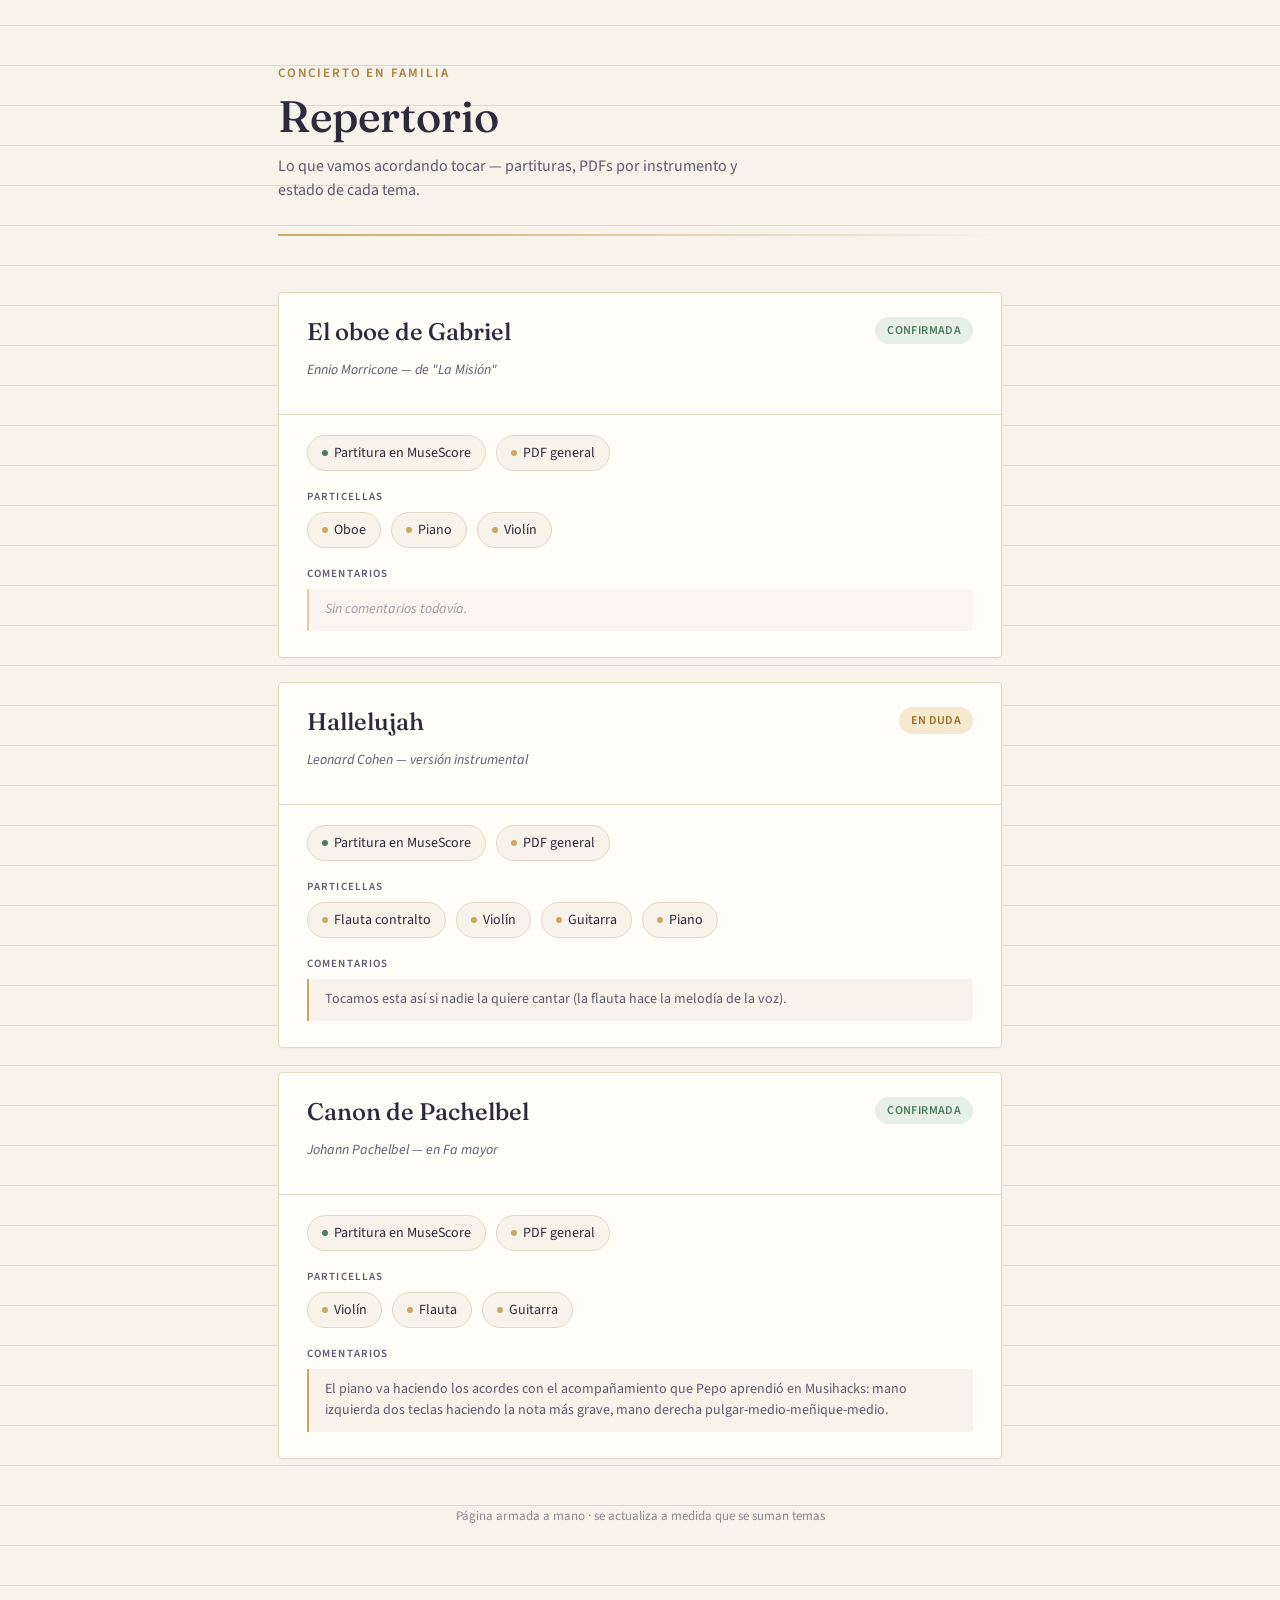
==== temas-para-tocar-juntos/index.html @ 3cc0ac2d "agregué temas para tocar juntos" ====
<!DOCTYPE html>
<html lang="es">
<head>
<meta charset="UTF-8">
<meta name="viewport" content="width=device-width, initial-scale=1.0">
<title>Repertorio del concierto</title>
<link rel="preconnect" href="https://fonts.googleapis.com">
<link href="https://fonts.googleapis.com/css2?family=Fraunces:opsz,wght@9..144,400;9..144,500;9..144,600&family=Source+Sans+3:wght@400;500;600&display=swap" rel="stylesheet">
<style>
  :root {
    --paper: #f7f3ea;
    --paper-line: #e2d9c4;
    --ink: #2c2a3d;
    --ink-soft: #5c5a70;
    --gold: #a9803f;
    --gold-soft: #c9a866;
    --green: #4f7a5c;
    --green-bg: #e7f0e6;
    --amber: #9c6b1f;
    --amber-bg: #f5ead1;
    --gray: #6b6b6b;
    --gray-bg: #eceae4;
  }

  * { box-sizing: border-box; }

  body {
    margin: 0;
    background: var(--paper);
    background-image:
      repeating-linear-gradient(
        0deg,
        transparent,
        transparent 39px,
        var(--paper-line) 39px,
        var(--paper-line) 40px
      );
    color: var(--ink);
    font-family: 'Source Sans 3', sans-serif;
    min-height: 100vh;
  }

  .wrap {
    max-width: 780px;
    margin: 0 auto;
    padding: 64px 28px 100px;
  }

  header {
    margin-bottom: 56px;
    position: relative;
  }

  .eyebrow {
    font-size: 13px;
    letter-spacing: 0.14em;
    text-transform: uppercase;
    color: var(--gold);
    font-weight: 600;
    margin-bottom: 10px;
  }

  h1 {
    font-family: 'Fraunces', serif;
    font-optical-sizing: auto;
    font-weight: 500;
    font-size: 44px;
    line-height: 1.1;
    margin: 0 0 14px;
    color: var(--ink);
  }

  header p {
    font-size: 16px;
    color: var(--ink-soft);
    max-width: 480px;
    line-height: 1.5;
    margin: 0;
  }

  .staff {
    margin-top: 32px;
    height: 2px;
    background: linear-gradient(90deg, var(--gold-soft), transparent);
  }

  .piece {
    background: #fffdf8;
    border: 1px solid var(--paper-line);
    border-radius: 4px;
    margin-bottom: 24px;
    box-shadow: 0 1px 2px rgba(44,42,61,0.04);
    overflow: hidden;
  }

  .piece-head {
    padding: 24px 28px 20px;
    display: flex;
    justify-content: space-between;
    align-items: flex-start;
    gap: 16px;
    border-bottom: 1px solid var(--paper-line);
  }

  .piece-title {
    font-family: 'Fraunces', serif;
    font-size: 24px;
    font-weight: 500;
    margin: 0 0 4px;
    color: var(--ink);
  }

  .piece-composer {
    font-size: 14px;
    color: var(--ink-soft);
    font-style: italic;
  }

  .badge {
    font-size: 12px;
    font-weight: 600;
    letter-spacing: 0.03em;
    padding: 5px 12px;
    border-radius: 100px;
    white-space: nowrap;
    text-transform: uppercase;
  }

  .badge.confirmada { background: var(--green-bg); color: var(--green); }
  .badge.duda { background: var(--amber-bg); color: var(--amber); }
  .badge.preparacion { background: var(--gray-bg); color: var(--gray); }

  .piece-body {
    padding: 20px 28px 26px;
  }

  .row {
    display: flex;
    flex-wrap: wrap;
    gap: 10px 10px;
    margin-bottom: 16px;
  }

  .link-chip {
    display: inline-flex;
    align-items: center;
    gap: 6px;
    font-size: 14px;
    text-decoration: none;
    color: var(--ink);
    background: var(--paper);
    border: 1px solid var(--paper-line);
    padding: 7px 14px;
    border-radius: 100px;
    transition: border-color 0.15s ease, transform 0.1s ease;
  }

  .link-chip:hover {
    border-color: var(--gold-soft);
    transform: translateY(-1px);
  }

  .link-chip .dot {
    width: 6px;
    height: 6px;
    border-radius: 50%;
    background: var(--gold-soft);
    flex-shrink: 0;
  }

  .link-chip.score .dot { background: var(--green); }

  .section-label {
    font-size: 11px;
    text-transform: uppercase;
    letter-spacing: 0.1em;
    color: var(--ink-soft);
    margin: 18px 0 8px;
    font-weight: 600;
  }

  .comments {
    font-size: 14px;
    color: var(--ink-soft);
    line-height: 1.55;
    background: var(--paper);
    border-left: 2px solid var(--gold-soft);
    padding: 10px 16px;
    margin-top: 4px;
    border-radius: 0 4px 4px 0;
  }

  .comments.empty {
    font-style: italic;
    opacity: 0.6;
  }

  .empty-state {
    text-align: center;
    padding: 60px 20px;
    color: var(--ink-soft);
  }

  footer {
    text-align: center;
    font-size: 13px;
    color: var(--ink-soft);
    margin-top: 48px;
    opacity: 0.7;
  }

  @media (max-width: 560px) {
    .wrap { padding: 40px 18px 80px; }
    h1 { font-size: 34px; }
    .piece-head { flex-direction: column; }
  }
</style>
</head>
<body>
<div class="wrap">
  <header>
    <div class="eyebrow">Concierto en familia</div>
    <h1>Repertorio</h1>
    <p>Lo que vamos acordando tocar — partituras, PDFs por instrumento y estado de cada tema.</p>
    <div class="staff"></div>
  </header>

  <div id="pieces"></div>

  <footer>Página armada a mano · se actualiza a medida que se suman temas</footer>
</div>

<script>
const pieces = [
  {
    title: "El oboe de Gabriel",
    composer: "Ennio Morricone — de \"La Misión\"",
    status: "confirmada", // confirmada | duda | preparacion
    musescore: "https://musescore.com/user/92696269/scores/36018941/s/UoTyw8",
    pdfGeneral: "https://drive.google.com/file/d/1SBYI6vq_Eeeqxnk8Ur0v_twzVcGexMNm/view?usp=drive_link",
    particellas: [
      { instrumento: "Oboe", link: "https://drive.google.com/file/d/14MrjwoIeIsZrP01iDehVq8b5KOCX2tH-/view?usp=drive_link" },
      { instrumento: "Piano", link: "https://drive.google.com/file/d/1fAeXrqYoObVXYEWAhzGpyrqqQV0-zJMQ/view?usp=drive_link" },
      { instrumento: "Violín", link: "https://drive.google.com/file/d/1D1jIRH3fnPP6kCKgJ7U1ZCZsV_RLAwgb/view?usp=drive_link" }
    ],
    comments: ""
  },
  {
    title: "Hallelujah",
    composer: "Leonard Cohen — versión instrumental",
    status: "duda", // confirmada | duda | preparacion
    musescore: "https://musescore.com/user/92696269/scores/36065492/s/knZ4eF?share=copy_link",
    pdfGeneral: "https://drive.google.com/file/d/1e2GmdSeJJE2FUaBLVx9AOzTx7XMr-fT9/view?usp=drive_link",
    particellas: [
      { instrumento: "Flauta contralto", link: "https://drive.google.com/file/d/1oRZzXj2nCbbBp02mm-31tfCR3JrDf5vK/view?usp=drive_link" },
      { instrumento: "Violín", link: "https://drive.google.com/file/d/1w-V9a0M4jqPJH_F2jw8DMCkgOYVULyqW/view?usp=drive_link" },
      { instrumento: "Guitarra", link: "https://drive.google.com/file/d/1pJVL6tjnwX-GNCRrgp2SG1qGg8HEKxn4/view?usp=drive_link" },
      { instrumento: "Piano", link: "https://drive.google.com/file/d/1YijXVKT1wzagA5sbRV8gGDC8jLiz0Wnm/view?usp=drive_link" }
    ],
    comments: "Tocamos esta así si nadie la quiere cantar (la flauta hace la melodía de la voz)."
  },
  {
    title: "Canon de Pachelbel",
    composer: "Johann Pachelbel — en Fa mayor",
    status: "confirmada", // confirmada | duda | preparacion
    musescore: "https://musescore.com/user/92696269/scores/36100346/s/kQ2L74",
    pdfGeneral: "https://drive.google.com/file/d/1-PqZktcMdhVlQpcGKZ9l7511hAkXzKap/view?usp=drive_link",
    particellas: [
      { instrumento: "Violín", link: "https://drive.google.com/file/d/1U91nKrHbQc7RTuB_gEf1Ukt0wZhWDUJh/view?usp=drive_link" },
      { instrumento: "Flauta", link: "https://drive.google.com/file/d/1tspjOMyhNP7lUZhkbxkPJqOIU6hurABs/view?usp=drive_link" },
      { instrumento: "Guitarra", link: "https://drive.google.com/file/d/1E0A2zvP6ZNdkxG4FrCR9bi9tMpKA7N4K/view?usp=drive_link" }
    ],
    comments: "El piano va haciendo los acordes con el acompañamiento que Pepo aprendió en Musihacks: mano izquierda dos teclas haciendo la nota más grave, mano derecha pulgar-medio-meñique-medio."
  }
];

const statusLabels = {
  confirmada: "Confirmada",
  duda: "En duda",
  preparacion: "En preparación"
};

function renderPiece(p) {
  const particellasHtml = p.particellas.map(part => `
    <a class="link-chip" href="${part.link}" target="_blank" rel="noopener">
      <span class="dot"></span>${part.instrumento}
    </a>
  `).join('');

  return `
    <div class="piece">
      <div class="piece-head">
        <div>
          <p class="piece-title">${p.title}</p>
          <p class="piece-composer">${p.composer}</p>
        </div>
        <span class="badge ${p.status}">${statusLabels[p.status] || p.status}</span>
      </div>
      <div class="piece-body">
        <div class="row">
          <a class="link-chip score" href="${p.musescore}" target="_blank" rel="noopener">
            <span class="dot"></span>Partitura en MuseScore
          </a>
          ${p.pdfGeneral ? `
          <a class="link-chip" href="${p.pdfGeneral}" target="_blank" rel="noopener">
            <span class="dot"></span>PDF general
          </a>` : ''}
        </div>

        ${p.particellas.length ? `
        <div class="section-label">Particellas</div>
        <div class="row">${particellasHtml}</div>
        ` : ''}

        <div class="section-label">Comentarios</div>
        <div class="comments ${p.comments ? '' : 'empty'}">
          ${p.comments || 'Sin comentarios todavía.'}
        </div>
      </div>
    </div>
  `;
}

function render() {
  const container = document.getElementById('pieces');
  if (pieces.length === 0) {
    container.innerHTML = `<div class="empty-state">Todavía no hay temas cargados.</div>`;
    return;
  }
  container.innerHTML = pieces.map(renderPiece).join('');
}

render();
</script>
</body>
</html>
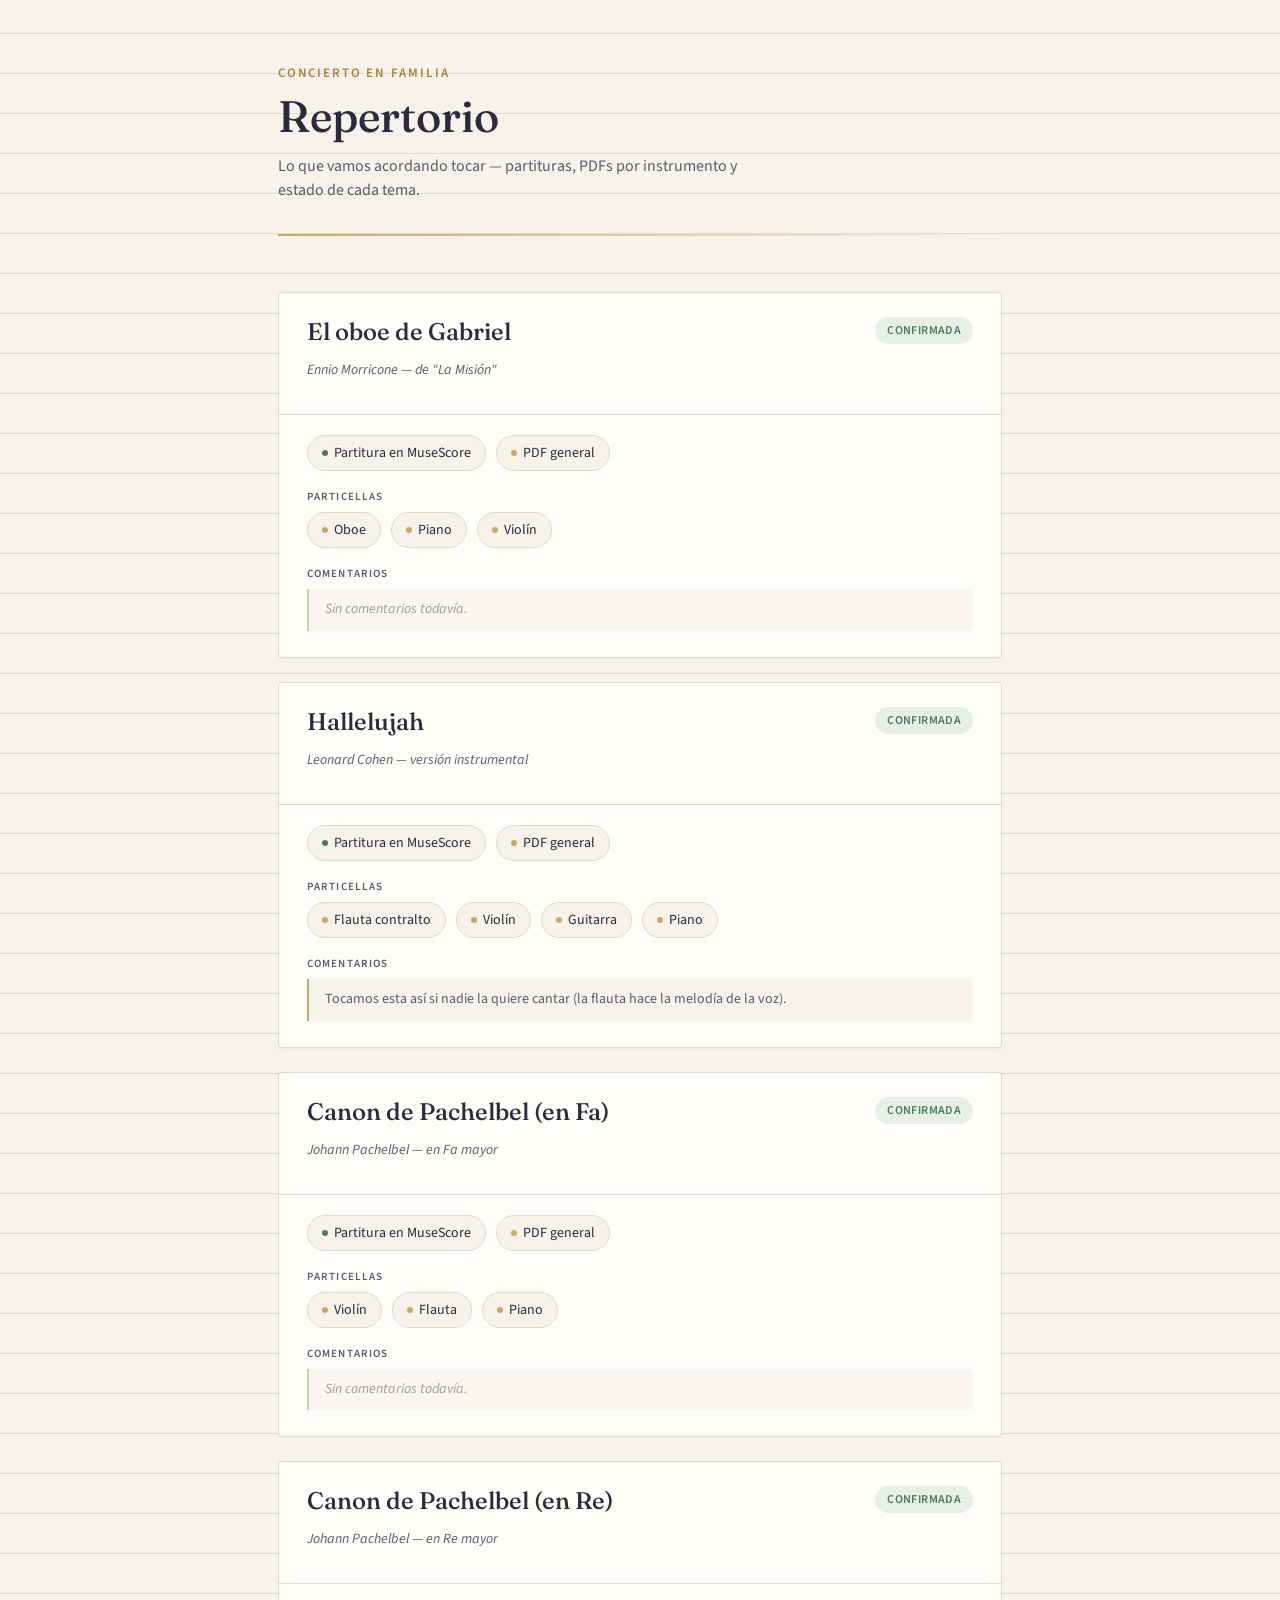
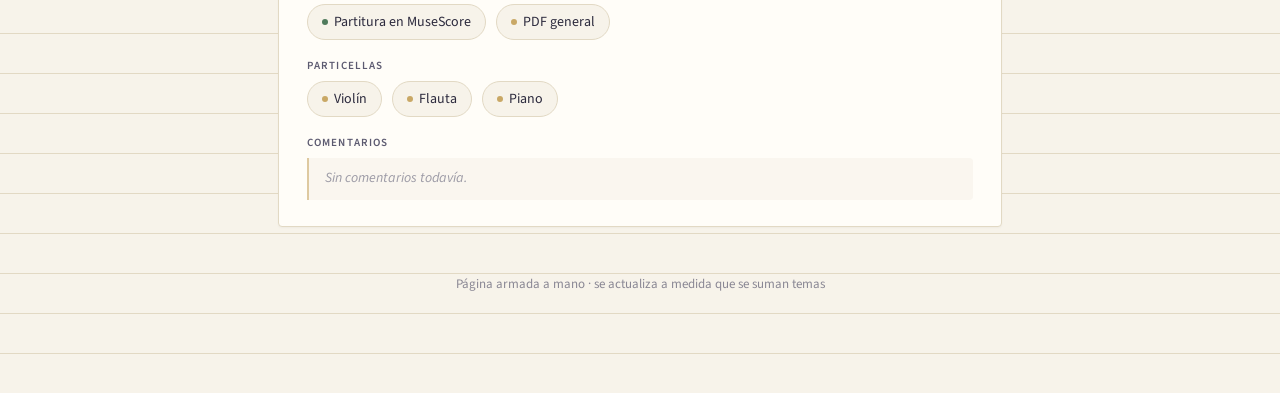
==== commit 4aa14449: "dos versiones de canon, con el piano" ====
--- a/temas-para-tocar-juntos/index.html
+++ b/temas-para-tocar-juntos/index.html
@@ -248,7 +248,7 @@
   {
     title: "Hallelujah",
     composer: "Leonard Cohen — versión instrumental",
-    status: "duda", // confirmada | duda | preparacion
+    status: "confirmada", // confirmada | duda | preparacion
     musescore: "https://musescore.com/user/92696269/scores/36065492/s/knZ4eF?share=copy_link",
     pdfGeneral: "https://drive.google.com/file/d/1e2GmdSeJJE2FUaBLVx9AOzTx7XMr-fT9/view?usp=drive_link",
     particellas: [
@@ -260,17 +260,30 @@
     comments: "Tocamos esta así si nadie la quiere cantar (la flauta hace la melodía de la voz)."
   },
   {
-    title: "Canon de Pachelbel",
+    title: "Canon de Pachelbel (en Fa)",
     composer: "Johann Pachelbel — en Fa mayor",
     status: "confirmada", // confirmada | duda | preparacion
-    musescore: "https://musescore.com/user/92696269/scores/36100346/s/kQ2L74",
-    pdfGeneral: "https://drive.google.com/file/d/1-PqZktcMdhVlQpcGKZ9l7511hAkXzKap/view?usp=drive_link",
+    musescore: "https://musescore.com/user/92696269/scores/36123410/s/tbqyJO?share=copy_link",
+    pdfGeneral: "https://drive.google.com/file/d/15Sw7rChBs4cwj_5lI4OpY7CGFF4HCyI-/view?usp=drive_link",
     particellas: [
-      { instrumento: "Violín", link: "https://drive.google.com/file/d/1U91nKrHbQc7RTuB_gEf1Ukt0wZhWDUJh/view?usp=drive_link" },
-      { instrumento: "Flauta", link: "https://drive.google.com/file/d/1tspjOMyhNP7lUZhkbxkPJqOIU6hurABs/view?usp=drive_link" },
-      { instrumento: "Guitarra", link: "https://drive.google.com/file/d/1E0A2zvP6ZNdkxG4FrCR9bi9tMpKA7N4K/view?usp=drive_link" }
+      { instrumento: "Violín", link: "https://drive.google.com/file/d/1mv1jqbGbqQPKTgVVW-U_lRJmyCHJvELe/view?usp=drive_link" },
+      { instrumento: "Flauta", link: "https://drive.google.com/file/d/1xzf4CTNip5eE02NkA-A3OebYZWgB51w5/view?usp=drive_link" },
+      { instrumento: "Piano", link: "https://drive.google.com/file/d/1kDI92twZvfcXbWyBPHlzdq7sidlqLx6r/view?usp=drive_link" }
     ],
-    comments: "El piano va haciendo los acordes con el acompañamiento que Pepo aprendió en Musihacks: mano izquierda dos teclas haciendo la nota más grave, mano derecha pulgar-medio-meñique-medio."
+    comments: ""
+  },
+  {
+    title: "Canon de Pachelbel (en Re)",
+    composer: "Johann Pachelbel — en Re mayor",
+    status: "confirmada", // confirmada | duda | preparacion
+    musescore: "https://musescore.com/user/92696269/scores/36123545/s/hfjifX?share=copy_link",
+    pdfGeneral: "https://drive.google.com/file/d/1ITeUsNLBaH93HJz_zGe8dTGpgnlBydnH/view?usp=drive_link",
+    particellas: [
+      { instrumento: "Violín", link: "https://drive.google.com/file/d/1kH_VomhfhYiRbN58qTVnqNg-VTRArZAc/view?usp=drive_link" },
+      { instrumento: "Flauta", link: "https://drive.google.com/file/d/1xzf4CTNip5eE02NkA-A3OebYZWgB51w5/view?usp=drive_link" },
+      { instrumento: "Piano", link: "https://drive.google.com/file/d/1F4PMw7eHRz4vP91eAxzMGLEx2vgBsFqt/view?usp=drive_link" }
+    ],
+    comments: ""
   }
 ];
 
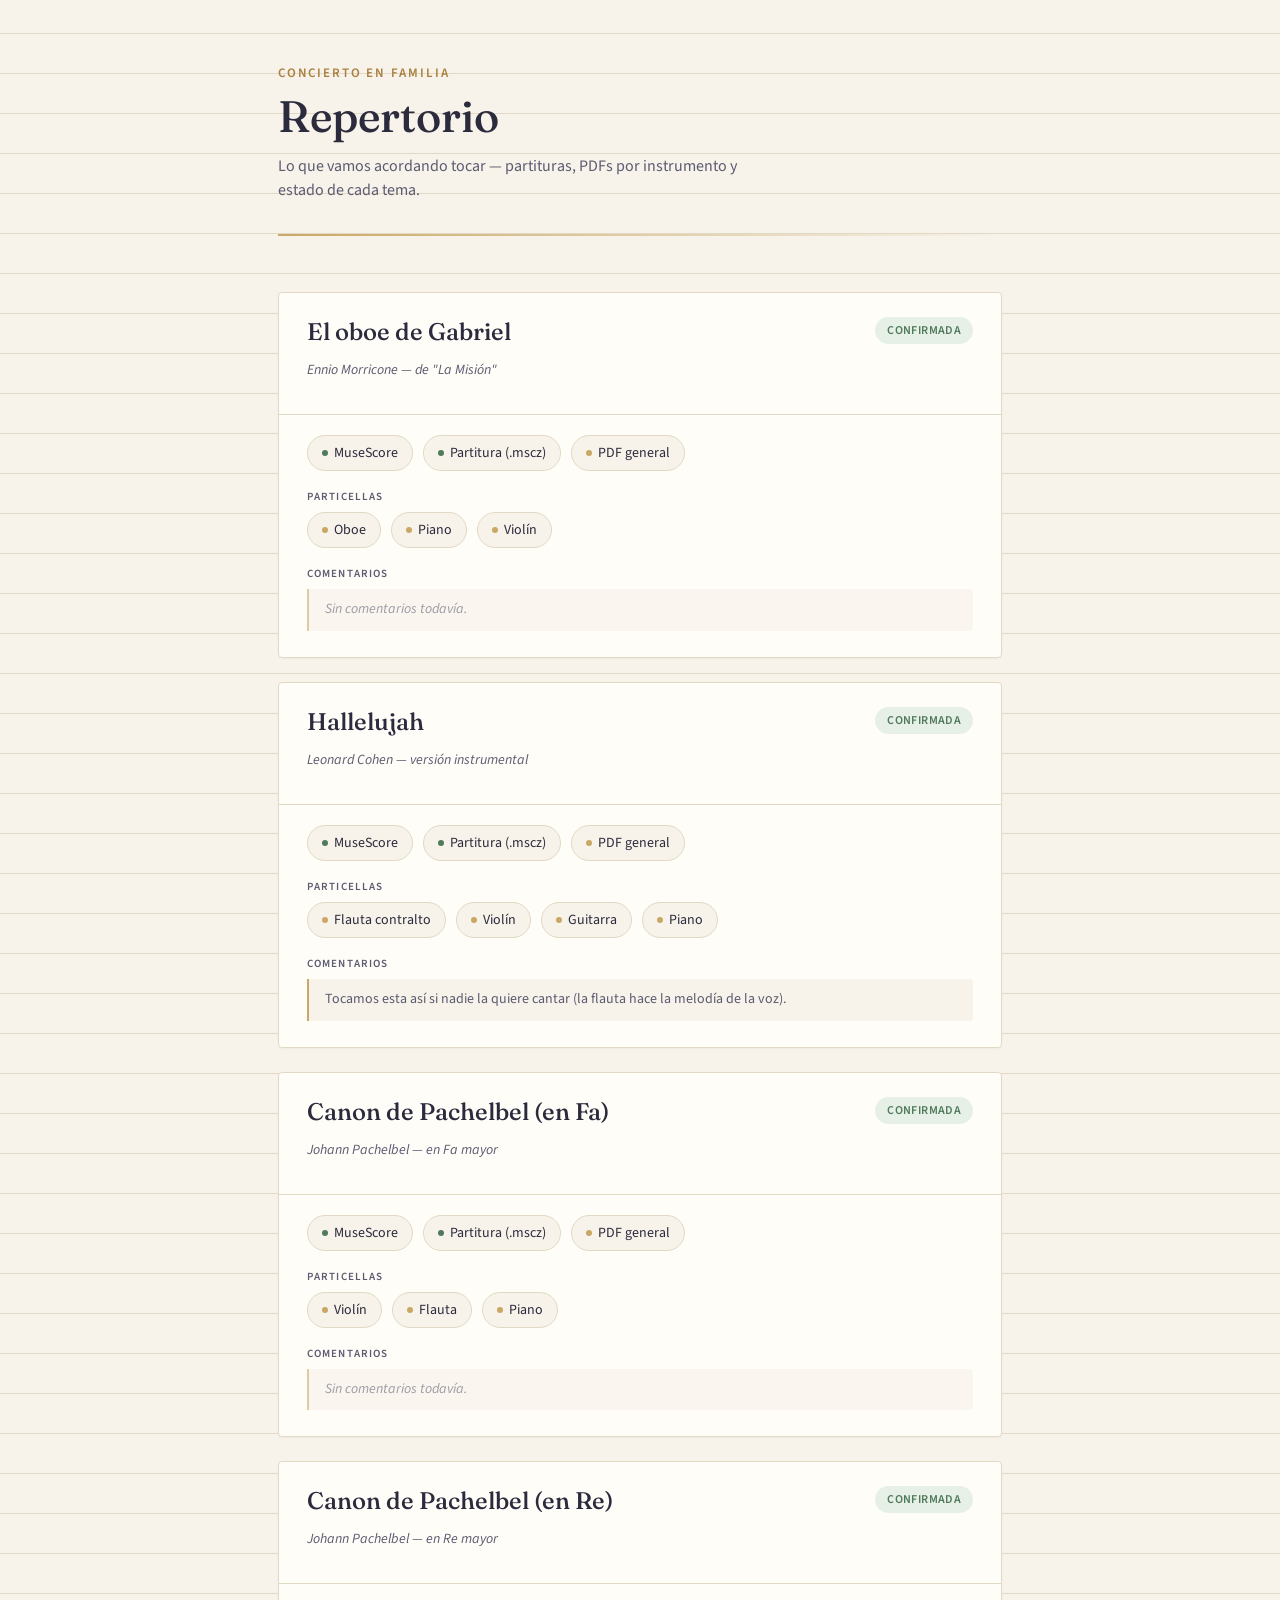
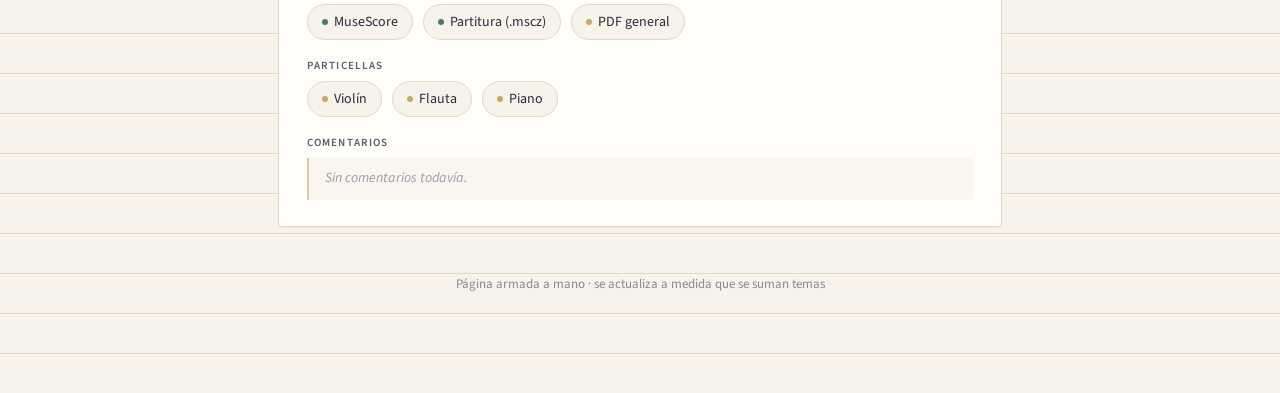
==== commit 5afcf97a: "agregué .mscz" ====
--- a/temas-para-tocar-juntos/index.html
+++ b/temas-para-tocar-juntos/index.html
@@ -237,6 +237,7 @@
     composer: "Ennio Morricone — de \"La Misión\"",
     status: "confirmada", // confirmada | duda | preparacion
     musescore: "https://musescore.com/user/92696269/scores/36018941/s/UoTyw8",
+    mscz: "https://drive.google.com/file/d/1MjoxpGHlZCj_UCLu6hUEyAd_3EyFSEm1/view?usp=drive_link",
     pdfGeneral: "https://drive.google.com/file/d/1SBYI6vq_Eeeqxnk8Ur0v_twzVcGexMNm/view?usp=drive_link",
     particellas: [
       { instrumento: "Oboe", link: "https://drive.google.com/file/d/14MrjwoIeIsZrP01iDehVq8b5KOCX2tH-/view?usp=drive_link" },
@@ -250,6 +251,7 @@
     composer: "Leonard Cohen — versión instrumental",
     status: "confirmada", // confirmada | duda | preparacion
     musescore: "https://musescore.com/user/92696269/scores/36065492/s/knZ4eF?share=copy_link",
+    mscz: "https://drive.google.com/file/d/1kg7OAhU1mXhb1XWQP0IHQsB97m68SL-Z/view?usp=drive_link",
     pdfGeneral: "https://drive.google.com/file/d/1e2GmdSeJJE2FUaBLVx9AOzTx7XMr-fT9/view?usp=drive_link",
     particellas: [
       { instrumento: "Flauta contralto", link: "https://drive.google.com/file/d/1oRZzXj2nCbbBp02mm-31tfCR3JrDf5vK/view?usp=drive_link" },
@@ -264,6 +266,7 @@
     composer: "Johann Pachelbel — en Fa mayor",
     status: "confirmada", // confirmada | duda | preparacion
     musescore: "https://musescore.com/user/92696269/scores/36123410/s/tbqyJO?share=copy_link",
+    mscz: "https://drive.google.com/file/d/1Rc44KAOtN-ysfdhLJgUAoLJphH9YYcxU/view?usp=drive_link",
     pdfGeneral: "https://drive.google.com/file/d/15Sw7rChBs4cwj_5lI4OpY7CGFF4HCyI-/view?usp=drive_link",
     particellas: [
       { instrumento: "Violín", link: "https://drive.google.com/file/d/1mv1jqbGbqQPKTgVVW-U_lRJmyCHJvELe/view?usp=drive_link" },
@@ -277,6 +280,7 @@
     composer: "Johann Pachelbel — en Re mayor",
     status: "confirmada", // confirmada | duda | preparacion
     musescore: "https://musescore.com/user/92696269/scores/36123545/s/hfjifX?share=copy_link",
+    mscz: "https://drive.google.com/file/d/1gs0mCYBjRjSUTfebB3CK8EODEgj02FtC/view?usp=drive_link",
     pdfGeneral: "https://drive.google.com/file/d/1ITeUsNLBaH93HJz_zGe8dTGpgnlBydnH/view?usp=drive_link",
     particellas: [
       { instrumento: "Violín", link: "https://drive.google.com/file/d/1kH_VomhfhYiRbN58qTVnqNg-VTRArZAc/view?usp=drive_link" },
@@ -312,8 +316,12 @@
       <div class="piece-body">
         <div class="row">
           <a class="link-chip score" href="${p.musescore}" target="_blank" rel="noopener">
-            <span class="dot"></span>Partitura en MuseScore
+            <span class="dot"></span>MuseScore
           </a>
+          ${p.mscz ? `
+          <a class="link-chip score" href="${p.mscz}" target="_blank" rel="noopener">
+            <span class="dot"></span>Partitura (.mscz)
+          </a>` : ''}
           ${p.pdfGeneral ? `
           <a class="link-chip" href="${p.pdfGeneral}" target="_blank" rel="noopener">
             <span class="dot"></span>PDF general
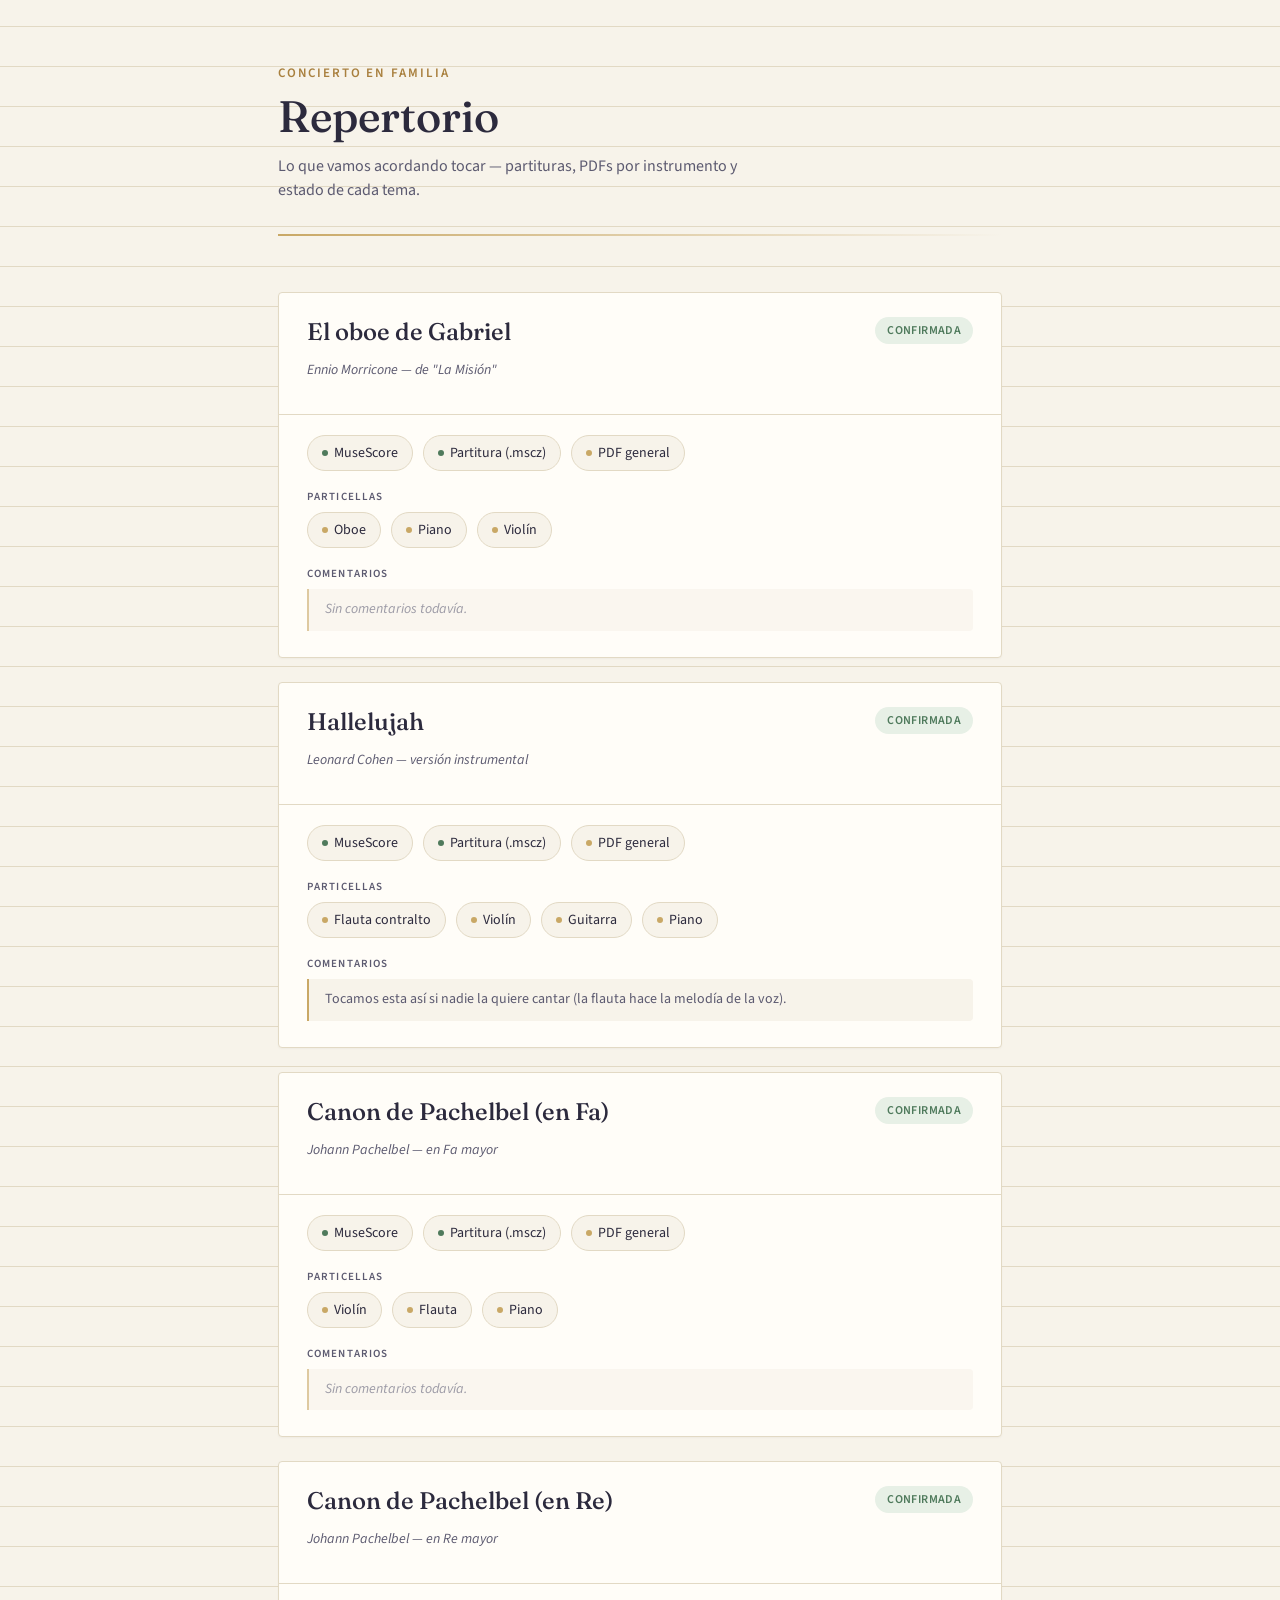
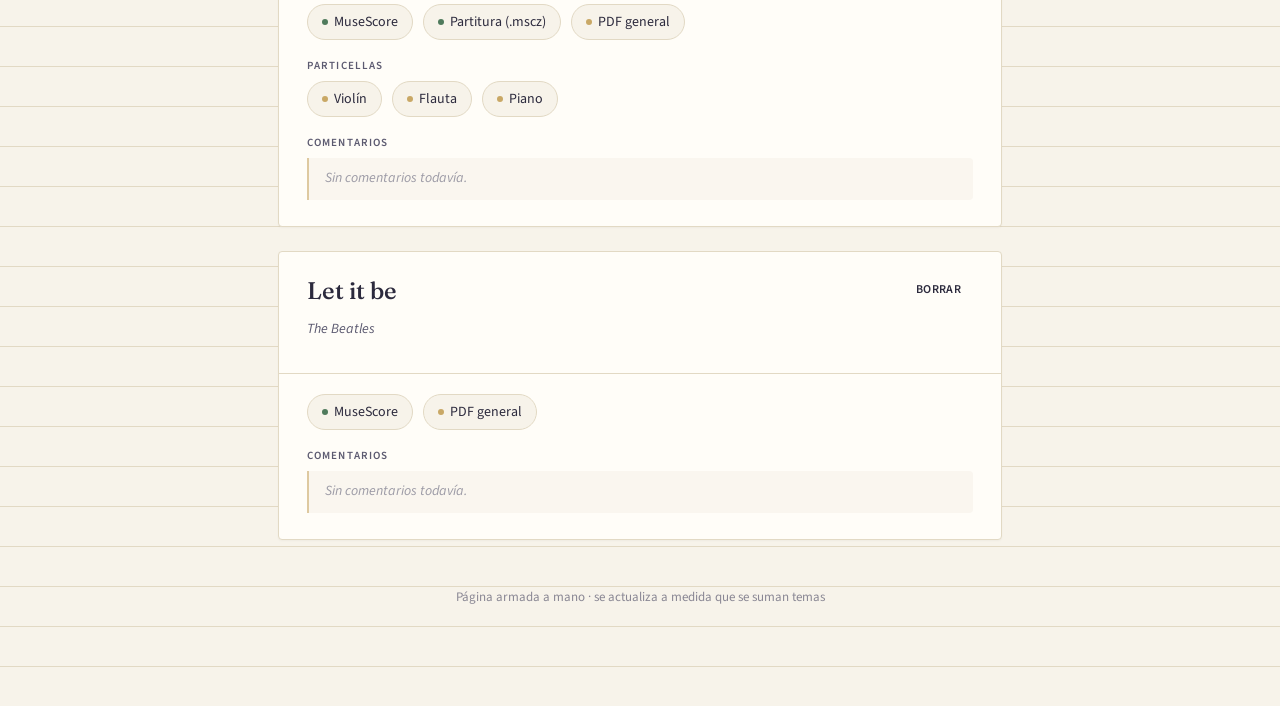
==== commit 0b4ef8ed: "probando" ====
--- a/temas-para-tocar-juntos/index.html
+++ b/temas-para-tocar-juntos/index.html
@@ -237,7 +237,7 @@
     composer: "Ennio Morricone — de \"La Misión\"",
     status: "confirmada", // confirmada | duda | preparacion
     musescore: "https://musescore.com/user/92696269/scores/36018941/s/UoTyw8",
-    mscz: "https://drive.google.com/file/d/1MjoxpGHlZCj_UCLu6hUEyAd_3EyFSEm1/view?usp=drive_link",
+    mscz: "el-oboe-de-gabriel.mscz",
     pdfGeneral: "https://drive.google.com/file/d/1SBYI6vq_Eeeqxnk8Ur0v_twzVcGexMNm/view?usp=drive_link",
     particellas: [
       { instrumento: "Oboe", link: "https://drive.google.com/file/d/14MrjwoIeIsZrP01iDehVq8b5KOCX2tH-/view?usp=drive_link" },
@@ -251,7 +251,7 @@
     composer: "Leonard Cohen — versión instrumental",
     status: "confirmada", // confirmada | duda | preparacion
     musescore: "https://musescore.com/user/92696269/scores/36065492/s/knZ4eF?share=copy_link",
-    mscz: "https://drive.google.com/file/d/1kg7OAhU1mXhb1XWQP0IHQsB97m68SL-Z/view?usp=drive_link",
+    mscz: "hallelujah.mscz",
     pdfGeneral: "https://drive.google.com/file/d/1e2GmdSeJJE2FUaBLVx9AOzTx7XMr-fT9/view?usp=drive_link",
     particellas: [
       { instrumento: "Flauta contralto", link: "https://drive.google.com/file/d/1oRZzXj2nCbbBp02mm-31tfCR3JrDf5vK/view?usp=drive_link" },
@@ -266,7 +266,7 @@
     composer: "Johann Pachelbel — en Fa mayor",
     status: "confirmada", // confirmada | duda | preparacion
     musescore: "https://musescore.com/user/92696269/scores/36123410/s/tbqyJO?share=copy_link",
-    mscz: "https://drive.google.com/file/d/1Rc44KAOtN-ysfdhLJgUAoLJphH9YYcxU/view?usp=drive_link",
+    mscz: "canon-en-Fa.mscz",
     pdfGeneral: "https://drive.google.com/file/d/15Sw7rChBs4cwj_5lI4OpY7CGFF4HCyI-/view?usp=drive_link",
     particellas: [
       { instrumento: "Violín", link: "https://drive.google.com/file/d/1mv1jqbGbqQPKTgVVW-U_lRJmyCHJvELe/view?usp=drive_link" },
@@ -280,7 +280,7 @@
     composer: "Johann Pachelbel — en Re mayor",
     status: "confirmada", // confirmada | duda | preparacion
     musescore: "https://musescore.com/user/92696269/scores/36123545/s/hfjifX?share=copy_link",
-    mscz: "https://drive.google.com/file/d/1gs0mCYBjRjSUTfebB3CK8EODEgj02FtC/view?usp=drive_link",
+    mscz: "canon-en-Re.mscz",
     pdfGeneral: "https://drive.google.com/file/d/1ITeUsNLBaH93HJz_zGe8dTGpgnlBydnH/view?usp=drive_link",
     particellas: [
       { instrumento: "Violín", link: "https://drive.google.com/file/d/1kH_VomhfhYiRbN58qTVnqNg-VTRArZAc/view?usp=drive_link" },
@@ -288,7 +288,15 @@
       { instrumento: "Piano", link: "https://drive.google.com/file/d/1F4PMw7eHRz4vP91eAxzMGLEx2vgBsFqt/view?usp=drive_link" }
     ],
     comments: ""
-  }
+  },
+  {
+    title: "Let it be",
+    composer: "The Beatles",
+    status: "borrar", // confirmada | duda | preparacion
+    pdfGeneral: "let-it-be.pdf",
+    particellas: [],
+    comments: ""
+  },
 ];
 
 const statusLabels = {
